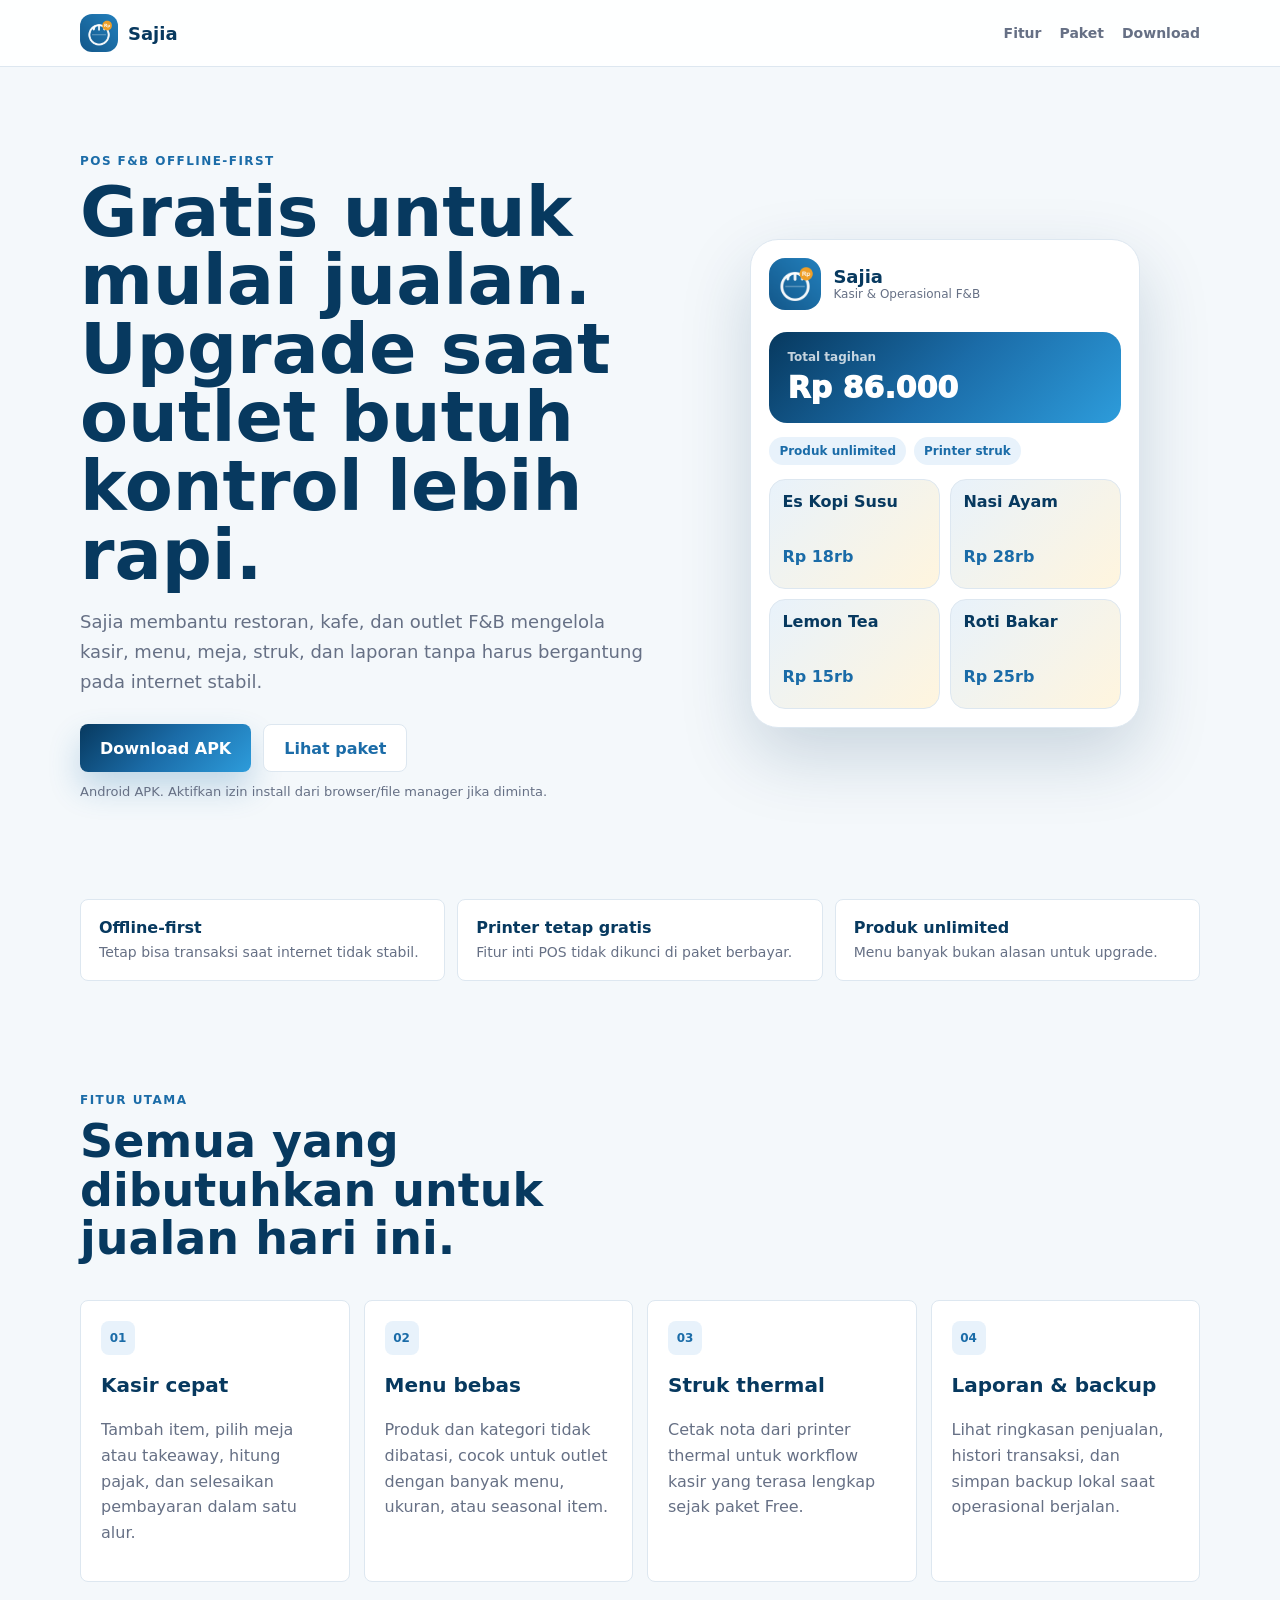
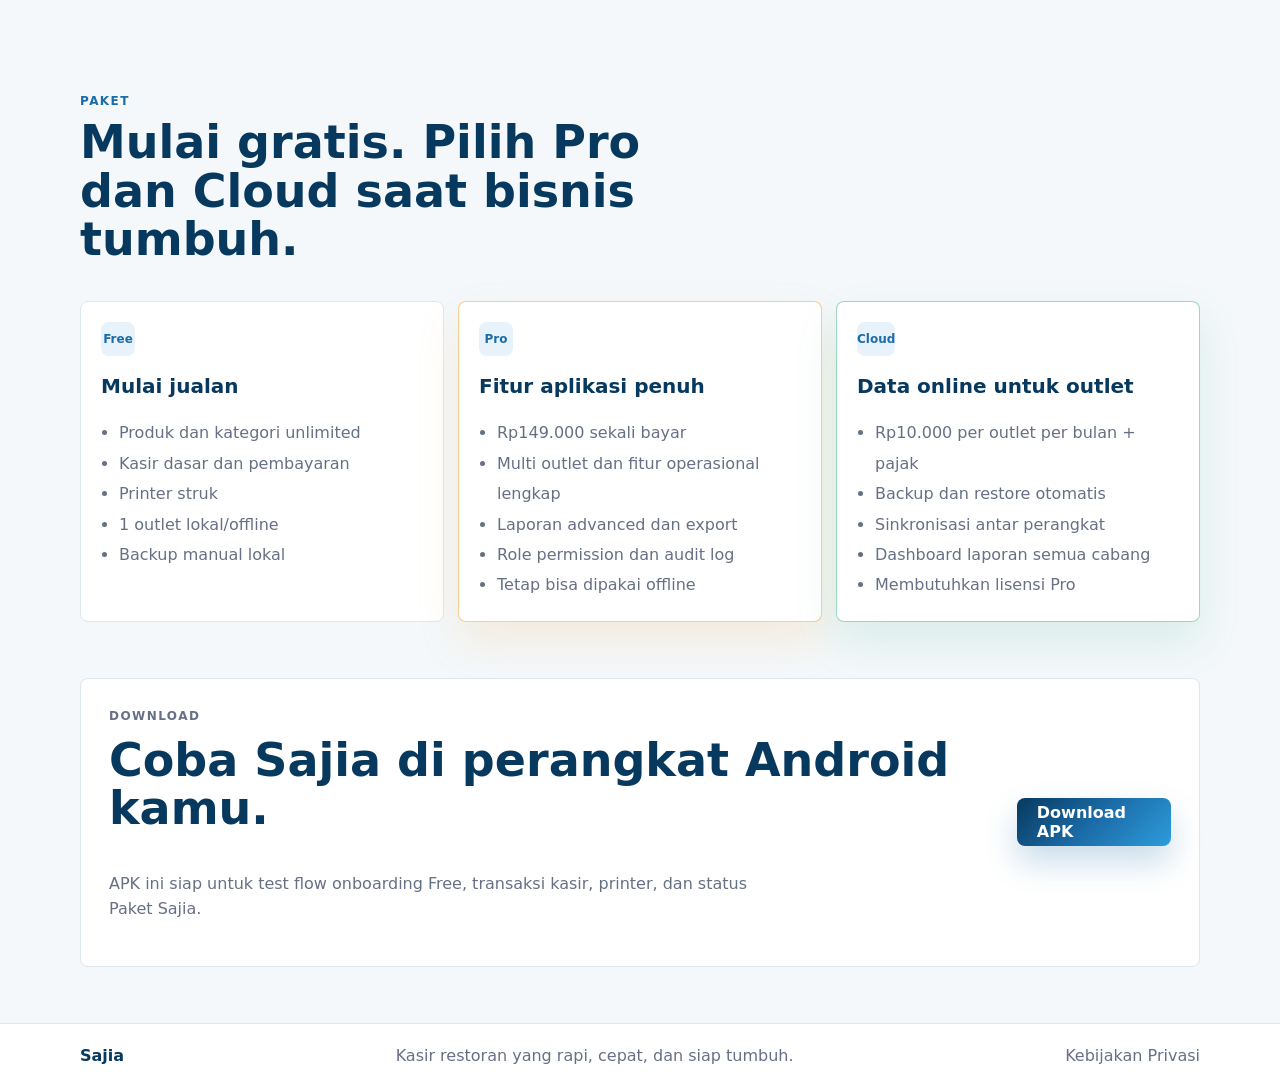
==== site/index.html @ fabb9610 "fix reports empty state and publish Sajia v1.0.4" ====
<!doctype html>
<html lang="id">
  <head>
    <meta charset="utf-8" />
    <meta name="viewport" content="width=device-width, initial-scale=1" />
    <meta
      name="description"
      content="Sajia adalah aplikasi kasir dan operasional F&B offline-first untuk restoran, kafe, dan outlet kecil-menengah."
    />
    <meta name="theme-color" content="#1B6CA8" />
    <title>Sajia - POS F&B Offline-First</title>
    <link rel="icon" href="assets/sajia_app_icon.png" />
    <link rel="apple-touch-icon" href="assets/sajia_app_icon.png" />
    <link rel="stylesheet" href="styles.css" />
  </head>
  <body>
    <header class="nav">
      <a class="brand" href="#top" aria-label="Sajia">
        <img src="assets/sajia_app_icon.png" alt="Logo Sajia" />
        <span>Sajia</span>
      </a>
      <nav aria-label="Navigasi utama">
        <a href="#fitur">Fitur</a>
        <a href="#paket">Paket</a>
        <a href="#download">Download</a>
      </nav>
    </header>

    <main id="top">
      <section class="hero">
        <div class="hero-copy">
          <p class="eyebrow">POS F&B offline-first</p>
          <h1>Gratis untuk mulai jualan. Upgrade saat outlet butuh kontrol lebih rapi.</h1>
          <p class="lead">
            Sajia membantu restoran, kafe, dan outlet F&B mengelola kasir, menu,
            meja, struk, dan laporan tanpa harus bergantung pada internet stabil.
          </p>
          <div class="actions" id="download">
            <a
              class="button primary"
              href="https://github.com/aijou7/Sajia/releases/download/V1.0.4/Sajia-v1.0.4-arm64.apk"
              download
            >
              Download APK
            </a>
            <a class="button secondary" href="#paket">Lihat paket</a>
          </div>
          <p class="note">
            Android APK. Aktifkan izin install dari browser/file manager jika diminta.
          </p>
        </div>

        <div class="phone-wrap" aria-label="Preview aplikasi Sajia">
          <div class="phone">
            <div class="phone-top">
              <img src="assets/sajia_app_icon.png" alt="" />
              <div>
                <strong>Sajia</strong>
                <span>Kasir & Operasional F&B</span>
              </div>
            </div>
            <div class="total-card">
              <span>Total tagihan</span>
              <strong>Rp 86.000</strong>
            </div>
            <div class="chips">
              <span>Produk unlimited</span>
              <span>Printer struk</span>
            </div>
            <div class="menu-grid">
              <div>
                <span>Es Kopi Susu</span>
                <strong>Rp 18rb</strong>
              </div>
              <div>
                <span>Nasi Ayam</span>
                <strong>Rp 28rb</strong>
              </div>
              <div>
                <span>Lemon Tea</span>
                <strong>Rp 15rb</strong>
              </div>
              <div>
                <span>Roti Bakar</span>
                <strong>Rp 25rb</strong>
              </div>
            </div>
          </div>
        </div>
      </section>

      <section class="strip" aria-label="Keunggulan Sajia">
        <div>
          <strong>Offline-first</strong>
          <span>Tetap bisa transaksi saat internet tidak stabil.</span>
        </div>
        <div>
          <strong>Printer tetap gratis</strong>
          <span>Fitur inti POS tidak dikunci di paket berbayar.</span>
        </div>
        <div>
          <strong>Produk unlimited</strong>
          <span>Menu banyak bukan alasan untuk upgrade.</span>
        </div>
      </section>

      <section class="section" id="fitur">
        <div class="section-head">
          <p class="eyebrow">Fitur utama</p>
          <h2>Semua yang dibutuhkan untuk jualan hari ini.</h2>
        </div>
        <div class="features">
          <article>
            <span class="icon">01</span>
            <h3>Kasir cepat</h3>
            <p>Tambah item, pilih meja atau takeaway, hitung pajak, dan selesaikan pembayaran dalam satu alur.</p>
          </article>
          <article>
            <span class="icon">02</span>
            <h3>Menu bebas</h3>
            <p>Produk dan kategori tidak dibatasi, cocok untuk outlet dengan banyak menu, ukuran, atau seasonal item.</p>
          </article>
          <article>
            <span class="icon">03</span>
            <h3>Struk thermal</h3>
            <p>Cetak nota dari printer thermal untuk workflow kasir yang terasa lengkap sejak paket Free.</p>
          </article>
          <article>
            <span class="icon">04</span>
            <h3>Laporan & backup</h3>
            <p>Lihat ringkasan penjualan, histori transaksi, dan simpan backup lokal saat operasional berjalan.</p>
          </article>
        </div>
      </section>

      <section class="section packages" id="paket">
        <div class="section-head">
          <p class="eyebrow">Paket</p>
          <h2>Mulai gratis. Pilih Pro dan Cloud saat bisnis tumbuh.</h2>
        </div>
        <div class="plans plans-three">
          <article class="plan">
            <p class="tag">Free</p>
            <h3>Mulai jualan</h3>
            <ul>
              <li>Produk dan kategori unlimited</li>
              <li>Kasir dasar dan pembayaran</li>
              <li>Printer struk</li>
              <li>1 outlet lokal/offline</li>
              <li>Backup manual lokal</li>
            </ul>
          </article>
          <article class="plan pro">
            <p class="tag">Pro</p>
            <h3>Fitur aplikasi penuh</h3>
            <ul>
              <li>Rp149.000 sekali bayar</li>
              <li>Multi outlet dan fitur operasional lengkap</li>
              <li>Laporan advanced dan export</li>
              <li>Role permission dan audit log</li>
              <li>Tetap bisa dipakai offline</li>
            </ul>
          </article>
          <article class="plan cloud">
            <p class="tag">Cloud</p>
            <h3>Data online untuk outlet</h3>
            <ul>
              <li>Rp10.000 per outlet per bulan + pajak</li>
              <li>Backup dan restore otomatis</li>
              <li>Sinkronisasi antar perangkat</li>
              <li>Dashboard laporan semua cabang</li>
              <li>Membutuhkan lisensi Pro</li>
            </ul>
          </article>
        </div>
      </section>

      <section class="download-card">
        <div>
          <p class="eyebrow">Download</p>
          <h2>Coba Sajia di perangkat Android kamu.</h2>
          <p>
            APK ini siap untuk test flow onboarding Free, transaksi kasir,
            printer, dan status Paket Sajia.
          </p>
        </div>
        <a
          class="button primary"
          href="https://github.com/aijou7/Sajia/releases/download/V1.0.4/Sajia-v1.0.4-arm64.apk"
          download
        >Download APK</a>
      </section>
    </main>

    <footer>
      <span>Sajia</span>
      <span>Kasir restoran yang rapi, cepat, dan siap tumbuh.</span>
      <a href="privacy-policy.html">Kebijakan Privasi</a>
    </footer>
  </body>
</html>
---- site/styles.css ----
:root {
  --primary: #1b6ca8;
  --primary-dark: #0f4c7a;
  --primary-deep: #07395f;
  --primary-bright: #2d9cdb;
  --primary-light: #e8f2fb;
  --gold: #ef9f27;
  --gold-light: #fff5de;
  --success: #1a9e6a;
  --ink: #101828;
  --muted: #667085;
  --line: #dde7f0;
  --surface: #f4f8fb;
  --white: #ffffff;
}

* {
  box-sizing: border-box;
}

html {
  scroll-behavior: smooth;
}

body {
  margin: 0;
  color: var(--ink);
  background: var(--surface);
  font-family:
    Inter, ui-sans-serif, system-ui, -apple-system, BlinkMacSystemFont, "Segoe UI",
    sans-serif;
}

a {
  color: inherit;
  text-decoration: none;
}

.nav {
  position: sticky;
  top: 0;
  z-index: 10;
  display: flex;
  align-items: center;
  justify-content: space-between;
  gap: 24px;
  padding: 14px max(20px, calc((100vw - 1120px) / 2));
  background: rgba(255, 255, 255, 0.9);
  border-bottom: 1px solid var(--line);
  backdrop-filter: blur(16px);
}

.brand,
.nav nav {
  display: flex;
  align-items: center;
  gap: 10px;
}

.brand img {
  width: 38px;
  height: 38px;
  border-radius: 12px;
}

.brand span {
  color: var(--primary-deep);
  font-size: 18px;
  font-weight: 900;
}

.nav nav {
  gap: 18px;
  color: var(--muted);
  font-size: 14px;
  font-weight: 700;
}

.hero {
  display: grid;
  grid-template-columns: minmax(0, 1.05fr) minmax(320px, 0.95fr);
  align-items: center;
  gap: 48px;
  width: min(1120px, calc(100% - 40px));
  min-height: calc(100vh - 68px);
  margin: 0 auto;
  padding: 56px 0;
}

.eyebrow {
  margin: 0 0 10px;
  color: var(--primary);
  font-size: 12px;
  font-weight: 900;
  letter-spacing: 0.12em;
  text-transform: uppercase;
}

h1,
h2,
h3,
p {
  margin-top: 0;
}

h1 {
  max-width: 660px;
  margin-bottom: 18px;
  color: var(--primary-deep);
  font-size: clamp(38px, 7vw, 70px);
  line-height: 0.98;
  letter-spacing: 0;
}

.lead {
  max-width: 620px;
  color: var(--muted);
  font-size: 18px;
  line-height: 1.65;
}

.actions {
  display: flex;
  flex-wrap: wrap;
  gap: 12px;
  margin-top: 28px;
}

.button {
  display: inline-flex;
  align-items: center;
  justify-content: center;
  min-height: 48px;
  padding: 0 20px;
  border-radius: 8px;
  font-weight: 900;
}

.button.primary {
  color: var(--white);
  background: linear-gradient(135deg, var(--primary-deep), var(--primary), var(--primary-bright));
  box-shadow: 0 16px 32px rgba(27, 108, 168, 0.24);
}

.button.secondary {
  color: var(--primary);
  background: var(--white);
  border: 1px solid var(--line);
}

.note {
  margin-top: 12px;
  color: var(--muted);
  font-size: 13px;
}

.phone-wrap {
  display: flex;
  justify-content: center;
}

.phone {
  width: min(390px, 100%);
  padding: 18px;
  background: var(--white);
  border: 1px solid var(--line);
  border-radius: 28px;
  box-shadow: 0 28px 70px rgba(7, 57, 95, 0.18);
}

.phone-top {
  display: flex;
  align-items: center;
  gap: 12px;
}

.phone-top img {
  width: 52px;
  height: 52px;
  border-radius: 16px;
}

.phone-top strong,
.phone-top span {
  display: block;
}

.phone-top strong {
  color: var(--primary-deep);
  font-size: 18px;
}

.phone-top span {
  color: var(--muted);
  font-size: 12px;
}

.total-card {
  margin: 22px 0 14px;
  padding: 18px;
  color: var(--white);
  background: linear-gradient(135deg, var(--primary-deep), var(--primary), var(--primary-bright));
  border-radius: 18px;
}

.total-card span,
.total-card strong {
  display: block;
}

.total-card span {
  color: rgba(255, 255, 255, 0.76);
  font-size: 12px;
  font-weight: 800;
}

.total-card strong {
  margin-top: 6px;
  font-size: 30px;
  font-weight: 950;
}

.chips {
  display: flex;
  flex-wrap: wrap;
  gap: 8px;
  margin-bottom: 14px;
}

.chips span {
  padding: 7px 10px;
  color: var(--primary);
  background: var(--primary-light);
  border-radius: 999px;
  font-size: 12px;
  font-weight: 800;
}

.menu-grid {
  display: grid;
  grid-template-columns: repeat(2, 1fr);
  gap: 10px;
}

.menu-grid div {
  min-height: 110px;
  padding: 12px;
  background: linear-gradient(135deg, var(--primary-light), var(--gold-light));
  border: 1px solid var(--line);
  border-radius: 16px;
}

.menu-grid span,
.menu-grid strong {
  display: block;
}

.menu-grid span {
  color: var(--primary-deep);
  font-weight: 850;
}

.menu-grid strong {
  margin-top: 36px;
  color: var(--primary);
}

.strip,
.section,
.download-card {
  width: min(1120px, calc(100% - 40px));
  margin: 0 auto;
}

.strip {
  display: grid;
  grid-template-columns: repeat(3, 1fr);
  gap: 12px;
  padding: 0 0 56px;
}

.strip div,
.features article,
.plan,
.download-card {
  background: var(--white);
  border: 1px solid var(--line);
  border-radius: 8px;
}

.strip div {
  padding: 18px;
}

.strip strong,
.strip span {
  display: block;
}

.strip strong {
  color: var(--primary-deep);
}

.strip span {
  margin-top: 5px;
  color: var(--muted);
  font-size: 14px;
  line-height: 1.45;
}

.section {
  padding: 56px 0;
}

.section-head {
  max-width: 620px;
  margin-bottom: 24px;
}

.section h2,
.download-card h2 {
  color: var(--primary-deep);
  font-size: clamp(30px, 4vw, 46px);
  line-height: 1.05;
}

.features,
.plans {
  display: grid;
  grid-template-columns: repeat(4, 1fr);
  gap: 14px;
}

.features article,
.plan {
  padding: 20px;
}

.icon,
.tag {
  display: inline-flex;
  align-items: center;
  justify-content: center;
  height: 34px;
  min-width: 34px;
  margin-bottom: 18px;
  color: var(--primary);
  background: var(--primary-light);
  border-radius: 8px;
  font-size: 12px;
  font-weight: 900;
}

.features h3,
.plan h3 {
  color: var(--primary-deep);
  font-size: 20px;
}

.features p,
.download-card p {
  color: var(--muted);
  line-height: 1.6;
}

.plans {
  grid-template-columns: repeat(2, 1fr);
}

.plans-three {
  grid-template-columns: repeat(3, 1fr);
}

.plan.pro {
  border-color: rgba(239, 159, 39, 0.5);
  box-shadow: 0 20px 44px rgba(239, 159, 39, 0.14);
}

.plan.cloud {
  border-color: rgba(26, 158, 106, 0.42);
  box-shadow: 0 20px 44px rgba(26, 158, 106, 0.12);
}

.plan ul {
  margin: 0;
  padding-left: 18px;
  color: var(--muted);
  line-height: 1.9;
}

.download-card {
  display: flex;
  align-items: center;
  justify-content: space-between;
  gap: 24px;
  margin-bottom: 56px;
  padding: 28px;
}

.download-card p {
  max-width: 650px;
}

footer {
  display: flex;
  justify-content: space-between;
  gap: 18px;
  padding: 22px max(20px, calc((100vw - 1120px) / 2));
  color: var(--muted);
  background: var(--white);
  border-top: 1px solid var(--line);
}

footer span:first-child {
  color: var(--primary-deep);
  font-weight: 900;
}

.payment-state {
  width: min(560px, calc(100% - 40px));
  min-height: 100vh;
  margin: 0 auto;
  display: flex;
  flex-direction: column;
  justify-content: center;
  align-items: flex-start;
}

.payment-state img {
  width: 68px;
  height: 68px;
  border-radius: 18px;
  margin-bottom: 28px;
}

.payment-state h1 {
  margin: 0 0 12px;
  color: var(--ink);
  font-size: 32px;
}

.payment-state p:not(.eyebrow) {
  margin: 0;
  color: var(--muted);
  line-height: 1.6;
}

@media (max-width: 860px) {
  .nav nav {
    display: none;
  }

  .hero,
  .strip,
  .features,
  .plans {
    grid-template-columns: 1fr;
  }

  .hero {
    min-height: auto;
    padding-top: 36px;
  }

  .download-card,
  footer {
    align-items: flex-start;
    flex-direction: column;
  }

  .button {
    width: 100%;
  }
}
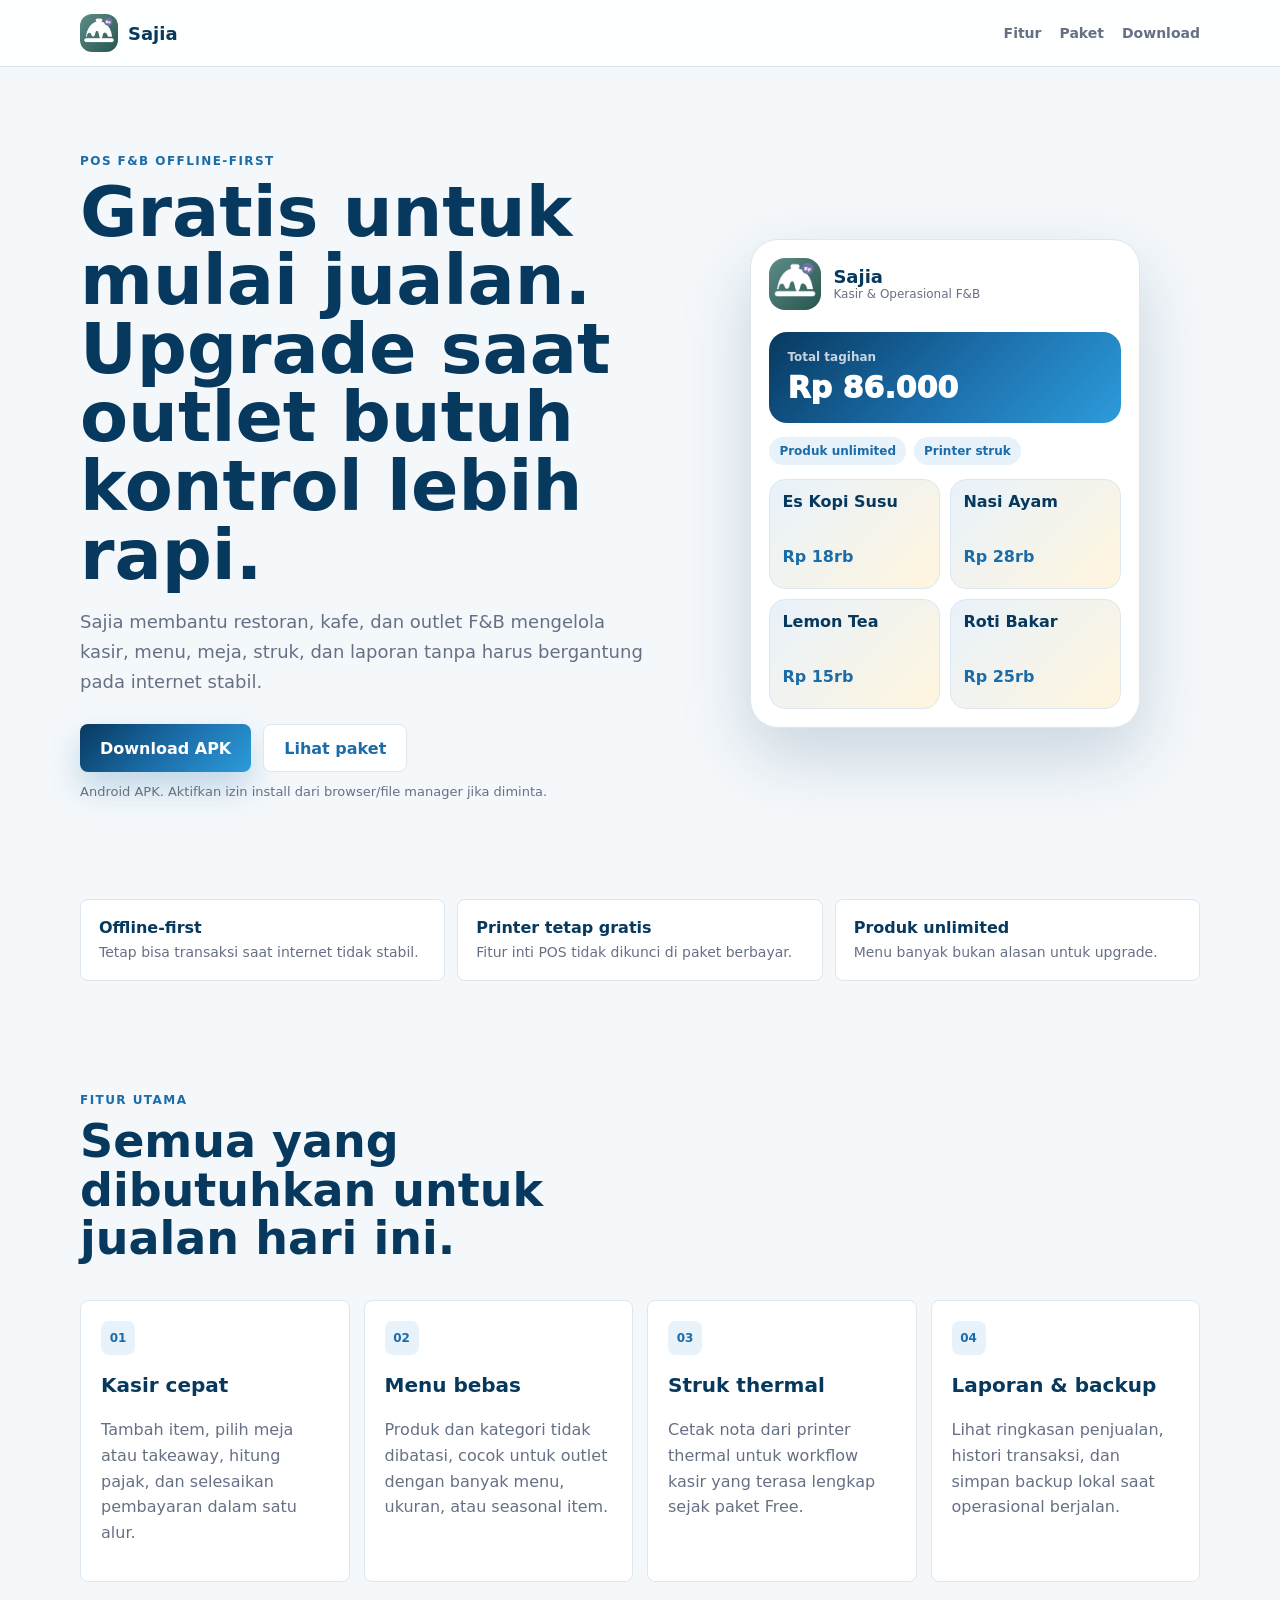
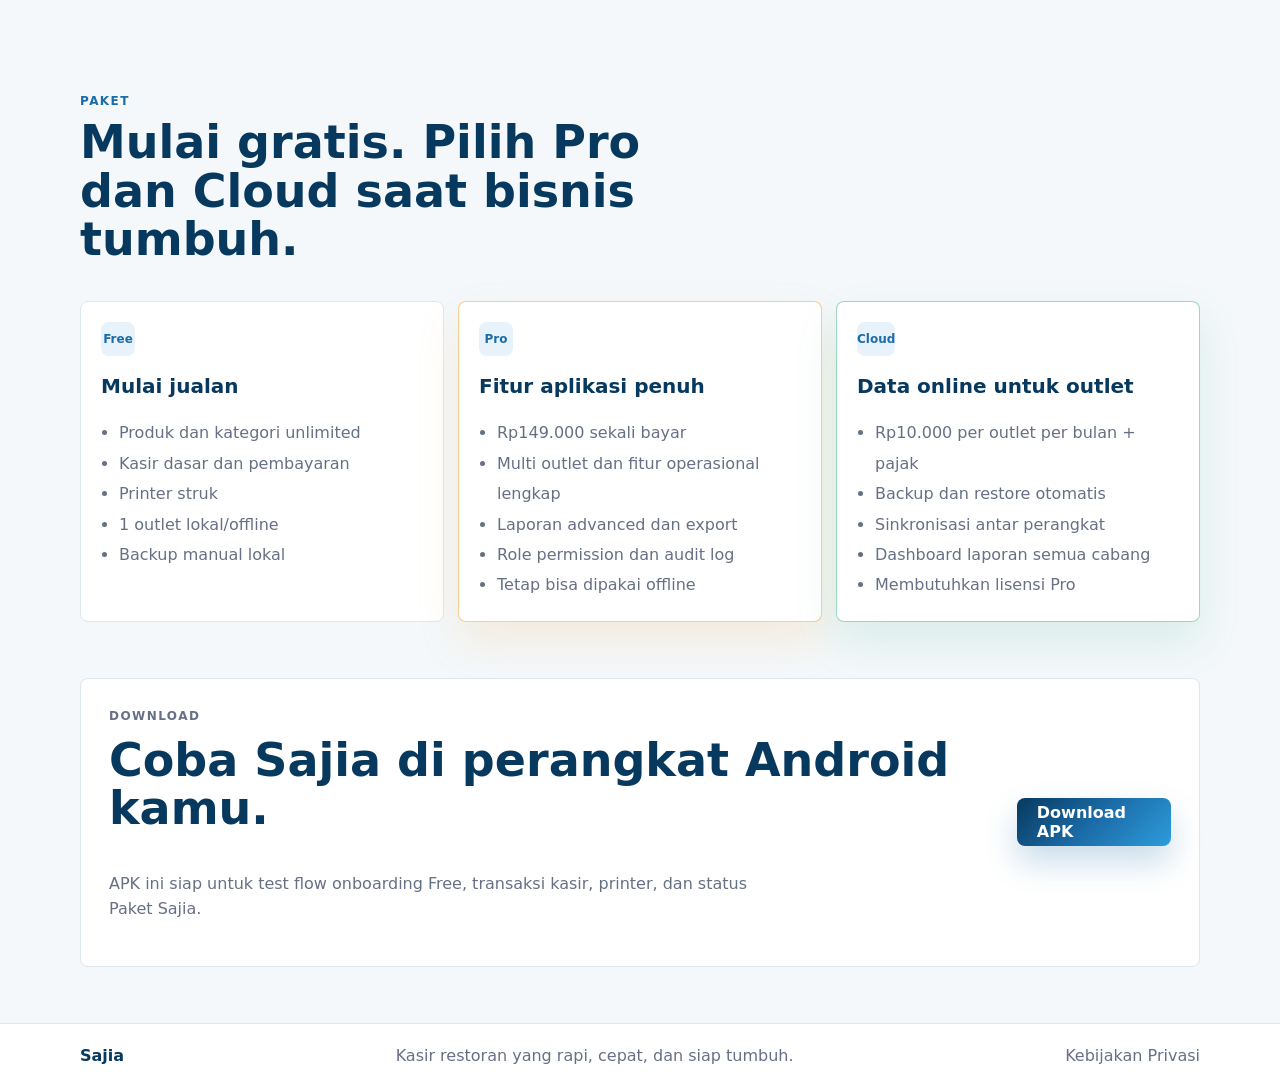
==== commit d0bd5147: "release: Sajia v1.0.13 branding and discount" ====
--- a/site/index.html
+++ b/site/index.html
@@ -7,7 +7,7 @@
       name="description"
       content="Sajia adalah aplikasi kasir dan operasional F&B offline-first untuk restoran, kafe, dan outlet kecil-menengah."
     />
-    <meta name="theme-color" content="#1B6CA8" />
+    <meta name="theme-color" content="#356B66" />
     <title>Sajia - POS F&B Offline-First</title>
     <link rel="icon" href="assets/sajia_app_icon.png" />
     <link rel="apple-touch-icon" href="assets/sajia_app_icon.png" />
@@ -38,7 +38,7 @@
           <div class="actions" id="download">
             <a
               class="button primary"
-              href="https://github.com/aijou7/Sajia/releases/download/V1.0.4/Sajia-v1.0.4-arm64.apk"
+              href="https://github.com/aijou7/Sajia/releases/latest/download/Sajia-latest-arm64.apk"
               download
             >
               Download APK
@@ -186,7 +186,7 @@
         </div>
         <a
           class="button primary"
-          href="https://github.com/aijou7/Sajia/releases/download/V1.0.4/Sajia-v1.0.4-arm64.apk"
+          href="https://github.com/aijou7/Sajia/releases/latest/download/Sajia-latest-arm64.apk"
           download
         >Download APK</a>
       </section>
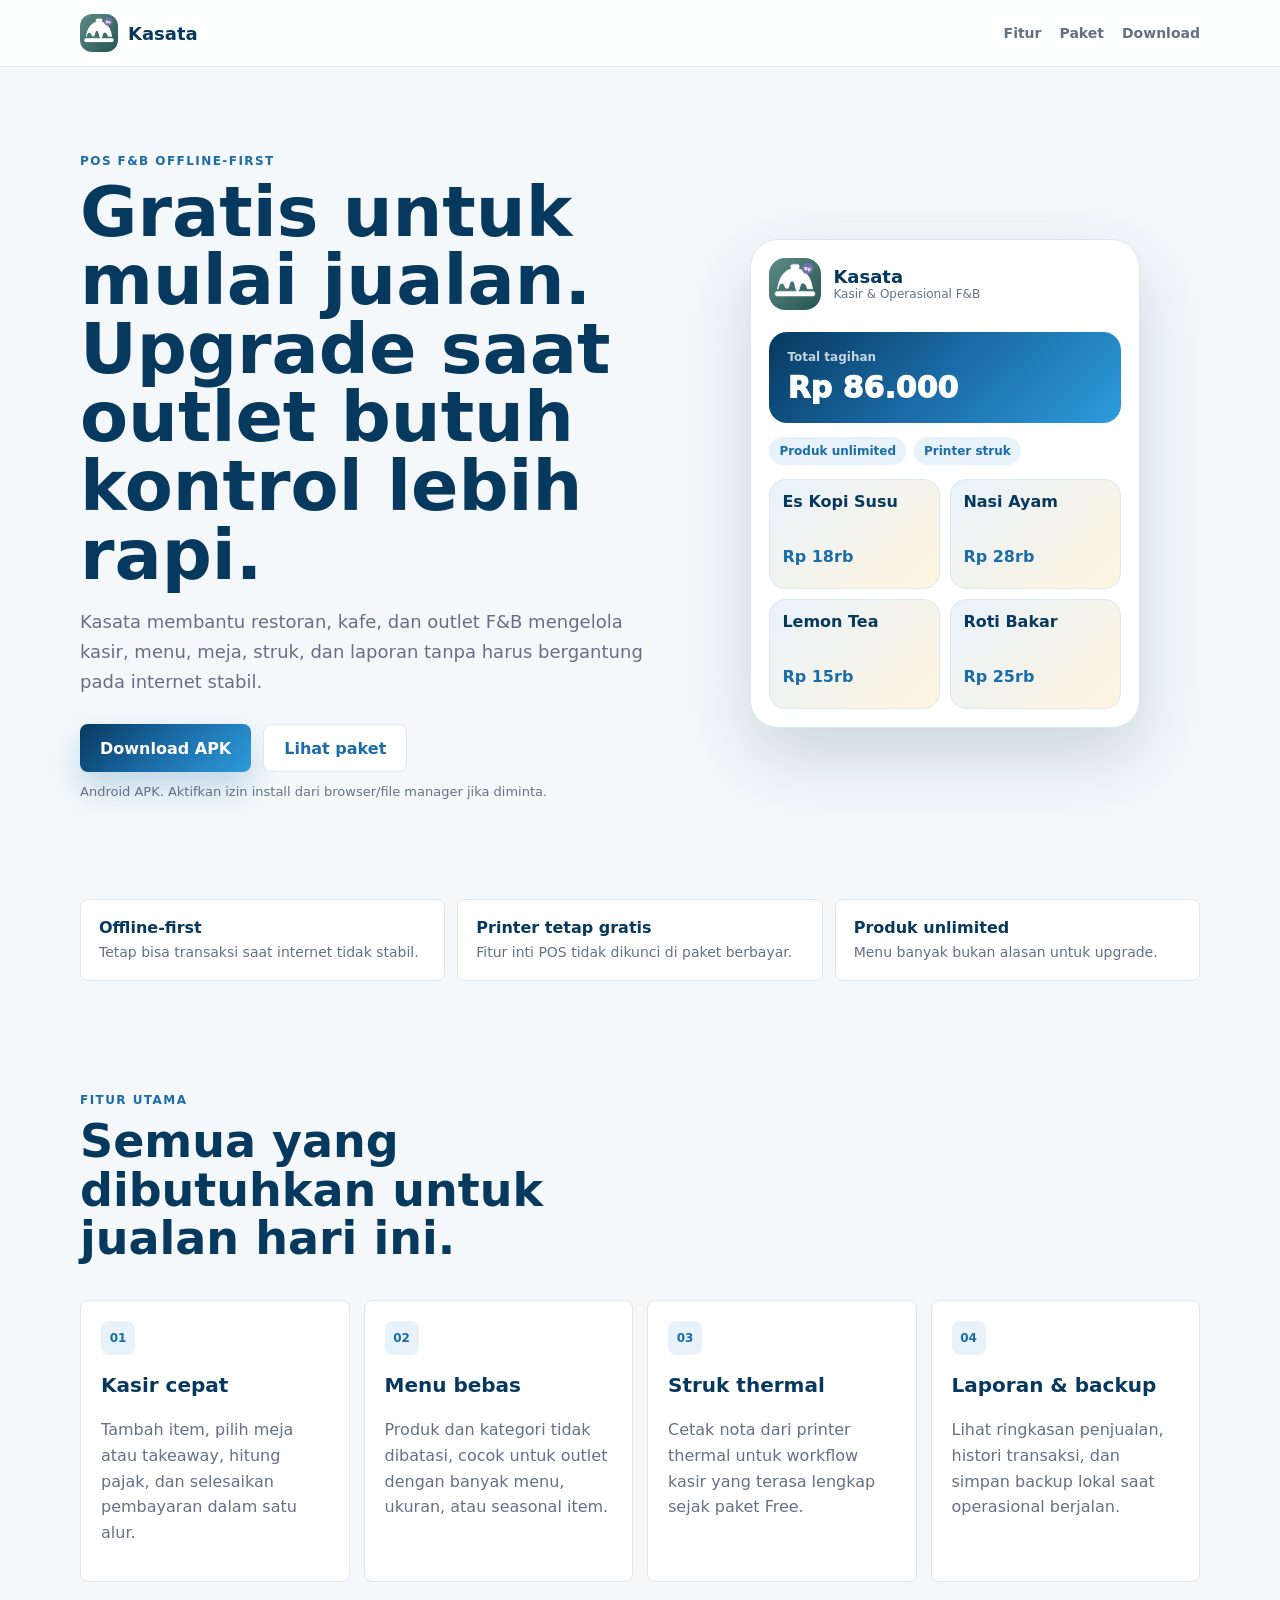
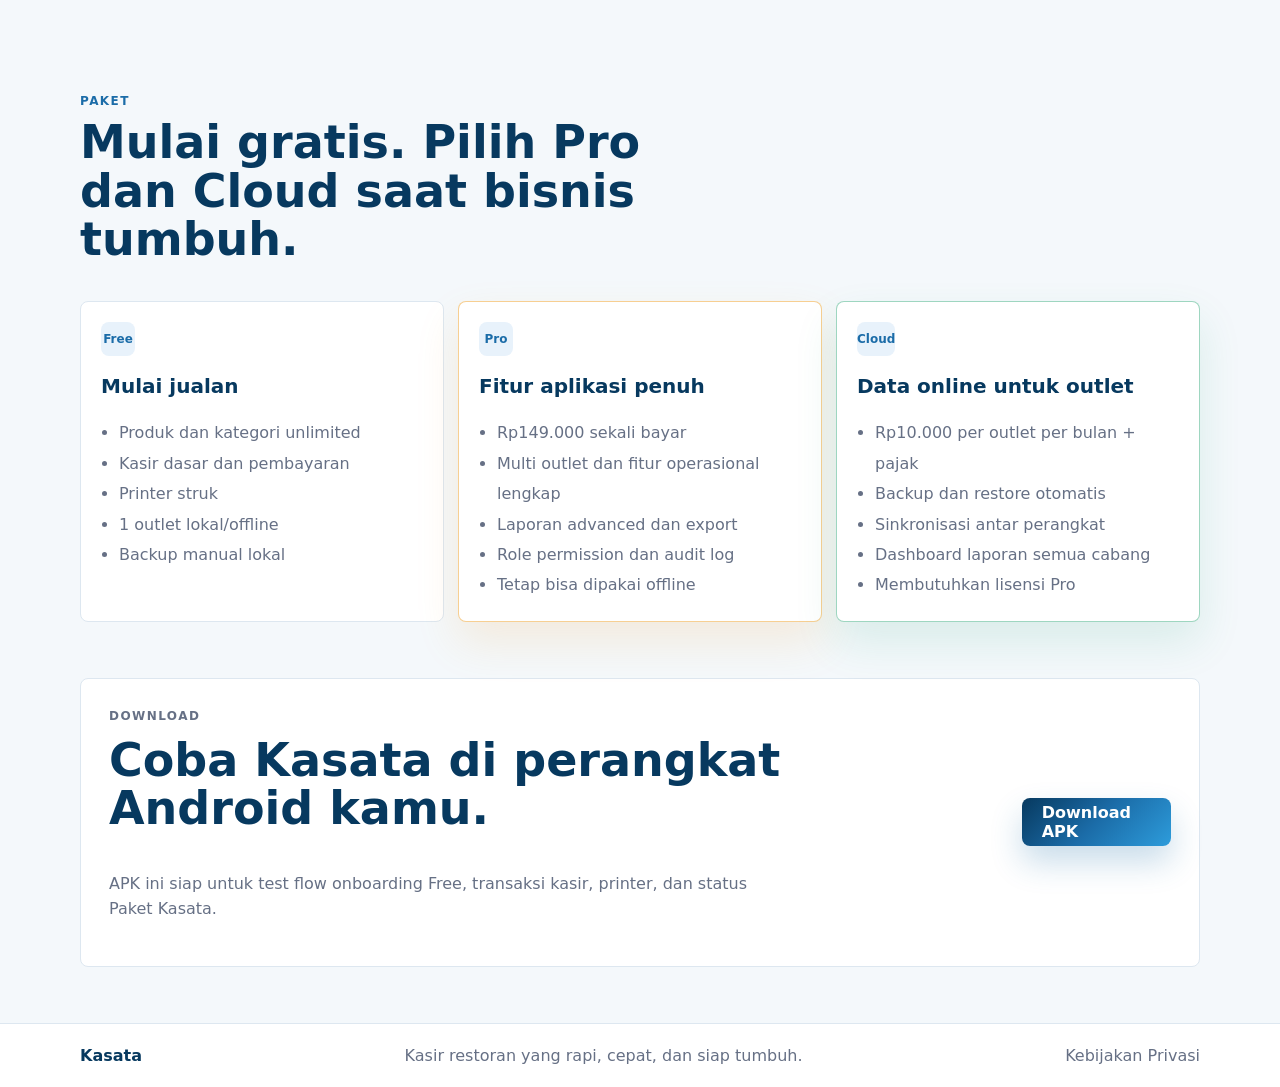
==== commit 61ce0694: "rebrand product to Kasata while preserving compatibility" ====
--- a/site/index.html
+++ b/site/index.html
@@ -5,19 +5,19 @@
     <meta name="viewport" content="width=device-width, initial-scale=1" />
     <meta
       name="description"
-      content="Sajia adalah aplikasi kasir dan operasional F&B offline-first untuk restoran, kafe, dan outlet kecil-menengah."
+      content="Kasata adalah aplikasi kasir dan operasional F&B offline-first untuk restoran, kafe, dan outlet kecil-menengah."
     />
     <meta name="theme-color" content="#356B66" />
-    <title>Sajia - POS F&B Offline-First</title>
+    <title>Kasata - POS F&B Offline-First</title>
     <link rel="icon" href="assets/sajia_app_icon.png" />
     <link rel="apple-touch-icon" href="assets/sajia_app_icon.png" />
     <link rel="stylesheet" href="styles.css" />
   </head>
   <body>
     <header class="nav">
-      <a class="brand" href="#top" aria-label="Sajia">
-        <img src="assets/sajia_app_icon.png" alt="Logo Sajia" />
-        <span>Sajia</span>
+      <a class="brand" href="#top" aria-label="Kasata">
+        <img src="assets/sajia_app_icon.png" alt="Logo Kasata" />
+        <span>Kasata</span>
       </a>
       <nav aria-label="Navigasi utama">
         <a href="#fitur">Fitur</a>
@@ -32,7 +32,7 @@
           <p class="eyebrow">POS F&B offline-first</p>
           <h1>Gratis untuk mulai jualan. Upgrade saat outlet butuh kontrol lebih rapi.</h1>
           <p class="lead">
-            Sajia membantu restoran, kafe, dan outlet F&B mengelola kasir, menu,
+            Kasata membantu restoran, kafe, dan outlet F&B mengelola kasir, menu,
             meja, struk, dan laporan tanpa harus bergantung pada internet stabil.
           </p>
           <div class="actions" id="download">
@@ -50,12 +50,12 @@
           </p>
         </div>
 
-        <div class="phone-wrap" aria-label="Preview aplikasi Sajia">
+        <div class="phone-wrap" aria-label="Preview aplikasi Kasata">
           <div class="phone">
             <div class="phone-top">
               <img src="assets/sajia_app_icon.png" alt="" />
               <div>
-                <strong>Sajia</strong>
+                <strong>Kasata</strong>
                 <span>Kasir & Operasional F&B</span>
               </div>
             </div>
@@ -89,7 +89,7 @@
         </div>
       </section>
 
-      <section class="strip" aria-label="Keunggulan Sajia">
+      <section class="strip" aria-label="Keunggulan Kasata">
         <div>
           <strong>Offline-first</strong>
           <span>Tetap bisa transaksi saat internet tidak stabil.</span>
@@ -178,10 +178,10 @@
       <section class="download-card">
         <div>
           <p class="eyebrow">Download</p>
-          <h2>Coba Sajia di perangkat Android kamu.</h2>
+          <h2>Coba Kasata di perangkat Android kamu.</h2>
           <p>
             APK ini siap untuk test flow onboarding Free, transaksi kasir,
-            printer, dan status Paket Sajia.
+            printer, dan status Paket Kasata.
           </p>
         </div>
         <a
@@ -193,7 +193,7 @@
     </main>
 
     <footer>
-      <span>Sajia</span>
+      <span>Kasata</span>
       <span>Kasir restoran yang rapi, cepat, dan siap tumbuh.</span>
       <a href="privacy-policy.html">Kebijakan Privasi</a>
     </footer>
